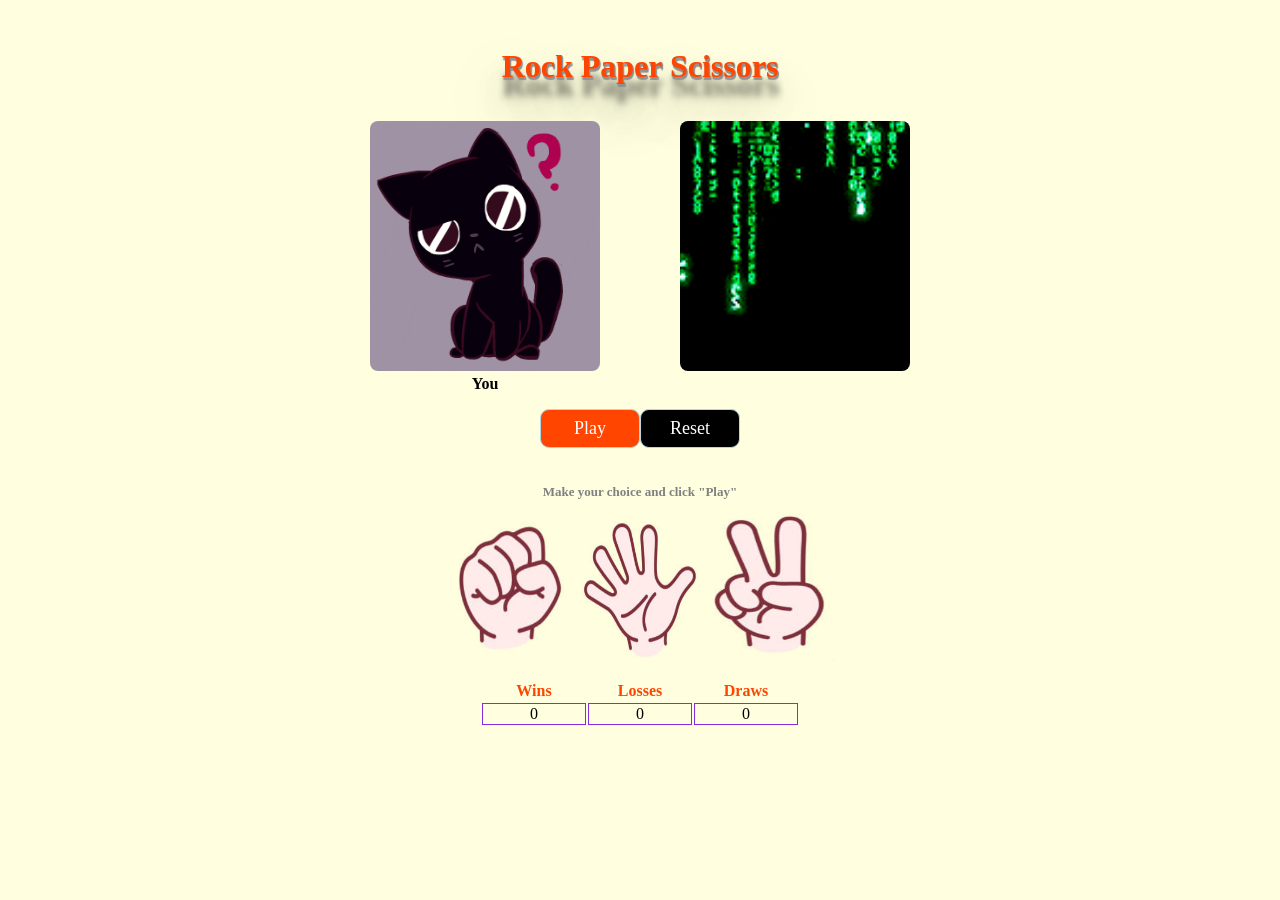
==== index.html @ cb98d799 "Rename rockpaperscissors.html to index.html" ====
<!DOCTYPE html>
<html lang="en">
    <head>
        <meta charset="UTF-8">
        <meta name="viewport" content="width=device-width, initial-scale=1.0">
        <title>Rock Paper Scissors</title>
        <link rel="stylesheet" type="text/css" href="css/style.css">
        <script src="js/javascript.js"></script>
    </head>
    <body>
        <h1>Rock Paper Scissors</h1>
        <br>
        <div class="flex-container choices">
            <figure>
                <img id="human_choice" src="images/giphy.gif" alt="your choice">
                <figcaption id="human_caption">You</figcaption>
            </figure>
            <figure>
                <img id="machine_choice" src="images/giphy_machine.gif" alt="machine's choice"> 
                <figcaption></figcaption>
            </figure>        
        </div>
        <div class="buttons">
        <button id="play" onclick="game()">Play</button>
        <button id="reset" onclick="reset()">Reset</button>
        </div>
        <br>
        <br>
        <h2>Make your choice and click "Play" </h2>
        <div class="flex-container">
            <img class="choice" id="rock" src="images/1.PNG" alt="rock" title="rock" onclick="human_option(1)">
            <img class="choice" id="paper" src="images/2.PNG" alt="paper" title="paper" onclick="human_option(2)">
            <img class="choice" id="scissors" src="images/3.PNG" alt="scissors" title="scissors" onclick="human_option(3)">
        </div>
        <br>
            <table class="results">
                <tr>
                    <th>Wins</th>
                    <th>Losses</th>
                    <th>Draws</th>
                </tr>
                <tr>
                    <td id="t_wins">0</td>
                    <td id="t_loss">0</td>
                    <td id="t_draws">0</td>
                </tr>
            </table>

        <script>
            var human_wins=0;
            var human_losses=0;
            var draws=0;
            var human;
            function human_option(value){
                human = value;
                
            }

            //1=rock
            //2=paper
            //3=scissors

            //winning combinations:
            //1-3; 2-1; 3-2

            //losing combinations:
            //1-2; 2-3; 3-1

            //draws: 1-1; 2-2; 3-3

            function game(){
    
                machine = randomNum();
                human_choice.src = "images/"+human+"_big.PNG";
                machine_choice.src ="images/"+machine+"_big_m.PNG";

                
                if(human==1 && machine==3 ||human==2 && machine==1 || human==3 && machine==2){
                    human_wins +=1;
                    t_wins.textContent =human_wins;
                    human_caption.textContent = "You Win!"

                }
                else if(human==machine){
                    draws +=1; 
                    t_draws.textContent=draws;
                    human_caption.textContent = "Draw"     
                }
                else{
                    human_losses +=1;
                    t_loss.textContent = human_losses;
                    human_caption.textContent = "You Lose!"
                }
            }

            function reset(){
                human_wins=0;
                human_losses=0;
                draws=0;
                t_loss.textContent=0;
                t_wins.textContent=0;
                t_draws.textContent=0;
                human_choice.src="images/giphy.gif";
                machine_choice.src="images/giphy_machine.gif";
                human_caption.textContent = "You";        
            }

        </script>
    </body>
</html>
---- css/style.css ----
* {
    font-family:tahoma;
}


.flex-container {
	display:flex;
	flex-wrap:wrap;
    justify-content: center;    
}

.flex1{flex:1;}
.flex2{flex:2;}
.flex3{flex:3;}
.flex4{flex:4;}
.flex5{flex:5;}

body {
    border:solid 3px transparent;
    border-radius:8px;
    margin:1rem;
    padding:0.5rem;
    background-color:lightyellow
}

h1 {
    color:orangered;
    text-align:center;
    margin-bottom:2px;
    text-shadow: 1px 1px 1px #919191,
        1px 2px 1px #919191,
        1px 3px 1px #919191,
        1px 18px 6px rgba(16,16,16,0.4),
        1px 22px 10px rgba(16,16,16,0.2),
        1px 25px 35px rgba(16,16,16,0.2),
        1px 30px 60px rgba(16,16,16,0.4);
}

h2 {
    color:grey;
    font-size:small;
    text-align:center;
    padding:0;
    margin-top:0;

}

main{
    border:solid 5px lightblue;
    padding-bottom:10px;
}

.center {
    margin-left:auto;
    margin-right:auto;
    text-align:center;
    display:block;
}

p {
    color:gray;
}

p#info {
    text-align:center;
    font-style:italic;
}

input, select {
    border:solid 1px lightblue;
    border-radius:5px;
    padding:0.4rem;
    margin-bottom:0.2rem;
    width:100px;
    text-align: left;
}

.input-item {
    display:blocK;
    text-align:center;
}

.input-item span {
    display:inline-block;
    text-align:right;
    width:100px;
}

#foto {
    display:block;
    margin-left:auto;
    margin-right:auto;
}

figure img {
    object-fit: cover;
    width: 230px;
    height: 250px;
    border-radius:8px;

}

figcaption {
    text-align:center;
    font-weight:bold;
}

.gallery{
    display:flex;
    flex-wrap:wrap;
    gap:5px;
}

.choice {
    border-radius:5px;
    width:130px;
    height:150px;
}

button {
    background-color:orangered;
    color:white;
    font-size:large;
    border-radius:9px;
    width:100px;
    margin:0 10px;
    padding:0.5rem;
    border:solid 1px lightblue;
    text-align:center;
    margin-right:auto;
    margin-left:auto;
}

.buttons{
    display:table;
    margin-left:auto;
    margin-right:auto;
}

button:hover {
    background-color: green}

#reset {
    background-color:black;
}

#reset:hover {
    background-color: green;}

.choice:hover {
    transform: scale(1.1);}

.results {
    text-align:center;
    margin-left:auto;
    margin-right:auto;
}

td {
    width:100px;
}

.stats {
    width:5px;
    text-align:center;
    margin-left:auto;
    margin-right:auto;
}

legend{
    font-weight:bold;
}

.output-item {
    display:block;
    text-align:center;
}

th{
    color:orangered
}

td {
    border:solid 1px blueviolet;
}
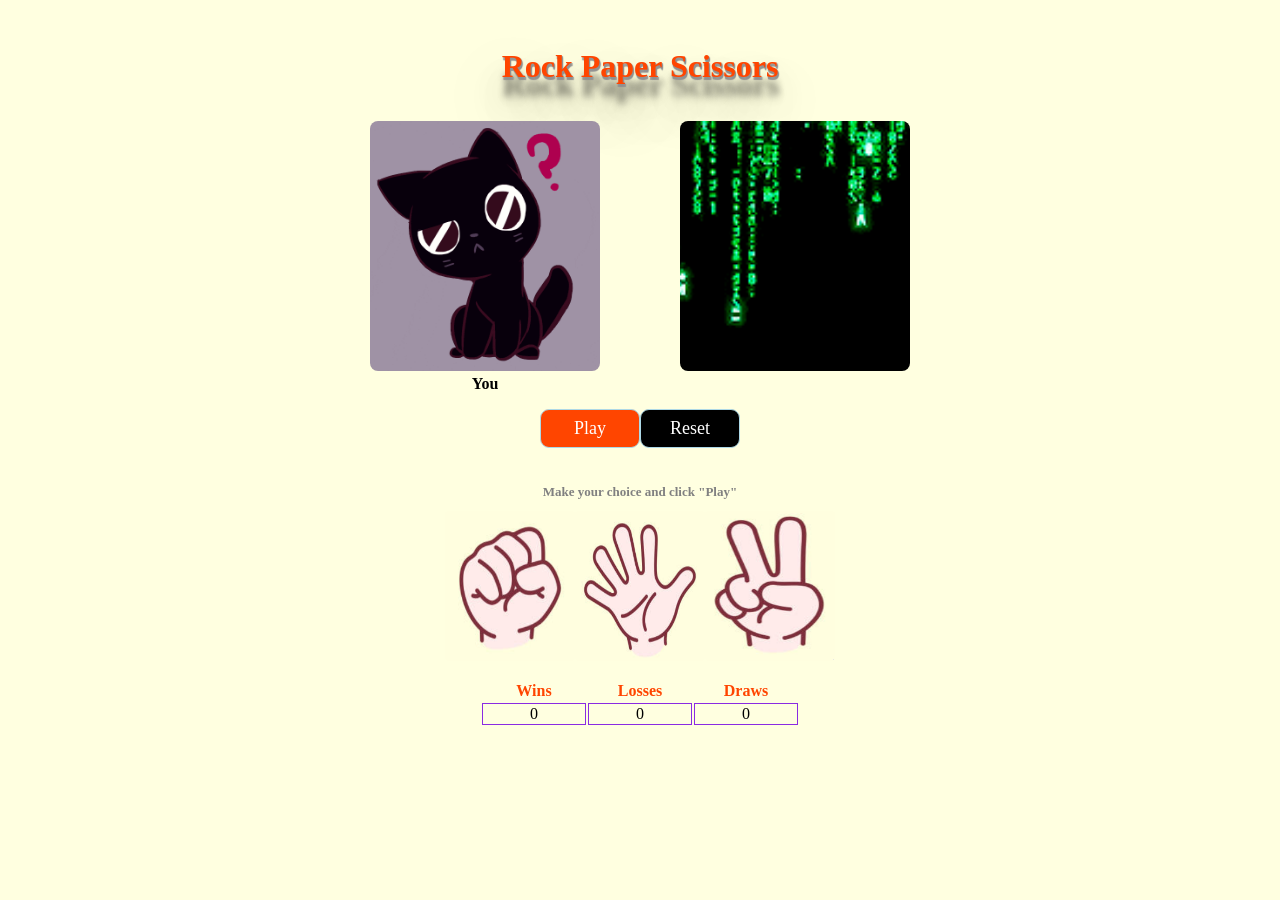
==== commit 3f97601e: "Update image source paths to use leading slash" ====
--- a/index.html
+++ b/index.html
@@ -12,11 +12,11 @@
         <br>
         <div class="flex-container choices">
             <figure>
-                <img id="human_choice" src="images/giphy.gif" alt="your choice">
+                <img id="human_choice" src="/images/giphy.gif" alt="your choice">
                 <figcaption id="human_caption">You</figcaption>
             </figure>
             <figure>
-                <img id="machine_choice" src="images/giphy_machine.gif" alt="machine's choice"> 
+                <img id="machine_choice" src="/images/giphy_machine.gif" alt="machine's choice"> 
                 <figcaption></figcaption>
             </figure>        
         </div>
@@ -28,9 +28,9 @@
         <br>
         <h2>Make your choice and click "Play" </h2>
         <div class="flex-container">
-            <img class="choice" id="rock" src="images/1.PNG" alt="rock" title="rock" onclick="human_option(1)">
-            <img class="choice" id="paper" src="images/2.PNG" alt="paper" title="paper" onclick="human_option(2)">
-            <img class="choice" id="scissors" src="images/3.PNG" alt="scissors" title="scissors" onclick="human_option(3)">
+            <img class="choice" id="rock" src="/images/1.PNG" alt="rock" title="rock" onclick="human_option(1)">
+            <img class="choice" id="paper" src="/images/2.PNG" alt="paper" title="paper" onclick="human_option(2)">
+            <img class="choice" id="scissors" src="/images/3.PNG" alt="scissors" title="scissors" onclick="human_option(3)">
         </div>
         <br>
             <table class="results">
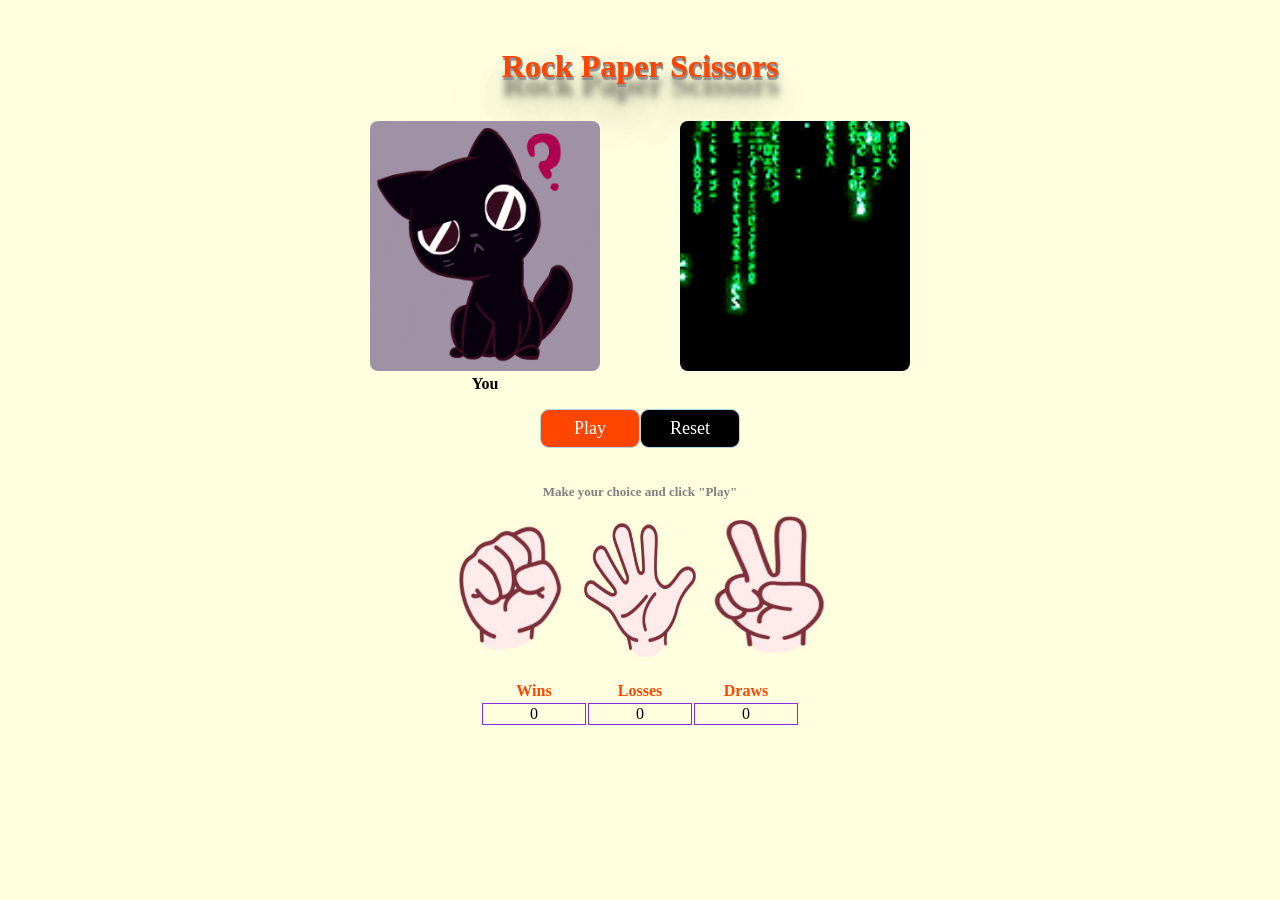
==== commit e7ded729: "Fix image paths in game function" ====
--- a/index.html
+++ b/index.html
@@ -71,8 +71,8 @@
             function game(){
     
                 machine = randomNum();
-                human_choice.src = "images/"+human+"_big.PNG";
-                machine_choice.src ="images/"+machine+"_big_m.PNG";
+                human_choice.src = "/images/"+human+"_big.PNG";
+                machine_choice.src ="/images/"+machine+"_big_m.PNG";
 
                 
                 if(human==1 && machine==3 ||human==2 && machine==1 || human==3 && machine==2){
@@ -100,8 +100,8 @@
                 t_loss.textContent=0;
                 t_wins.textContent=0;
                 t_draws.textContent=0;
-                human_choice.src="images/giphy.gif";
-                machine_choice.src="images/giphy_machine.gif";
+                human_choice.src="/images/giphy.gif";
+                machine_choice.src="/images/giphy_machine.gif";
                 human_caption.textContent = "You";        
             }
 
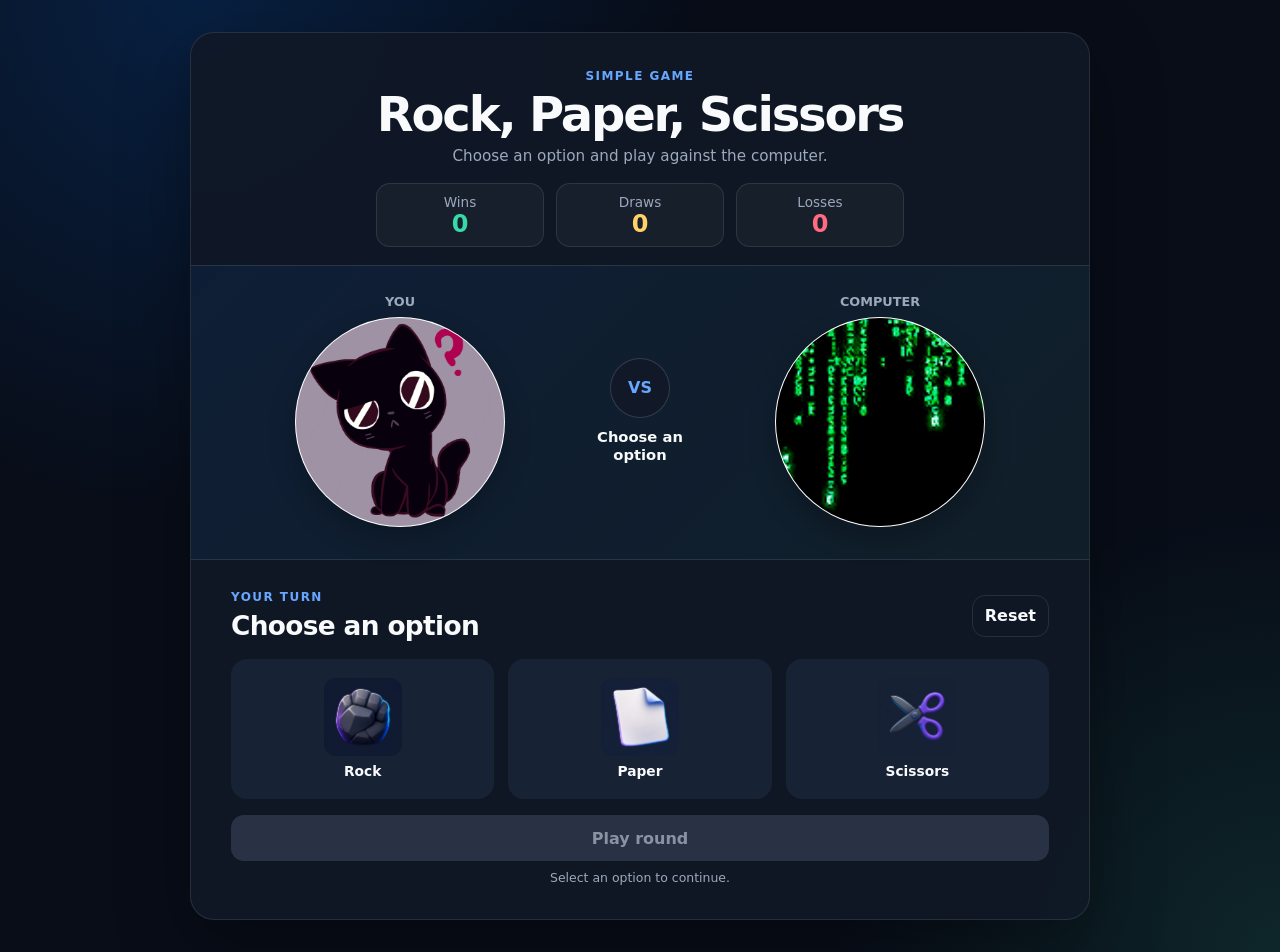
==== commit b38cd644: "Enhance game layout and functionality with new styles and interactive elements" ====
--- a/index.html
+++ b/index.html
@@ -1,110 +1,91 @@
-<!DOCTYPE html>
+<!doctype html>
 <html lang="en">
     <head>
         <meta charset="UTF-8">
-        <meta name="viewport" content="width=device-width, initial-scale=1.0">
-        <title>Rock Paper Scissors</title>
-        <link rel="stylesheet" type="text/css" href="css/style.css">
-        <script src="js/javascript.js"></script>
+        <meta name="viewport" content="width=device-width, initial-scale=1">
+        <meta name="theme-color" content="#111827">
+        <meta name="description" content="A simple rock, paper, scissors game.">
+        <title>Rock, Paper, Scissors</title>
+        <link rel="stylesheet" href="css/style.css">
+        <script src="js/javascript.js" defer></script>
     </head>
     <body>
-        <h1>Rock Paper Scissors</h1>
-        <br>
-        <div class="flex-container choices">
-            <figure>
-                <img id="human_choice" src="/images/giphy.gif" alt="your choice">
-                <figcaption id="human_caption">You</figcaption>
-            </figure>
-            <figure>
-                <img id="machine_choice" src="/images/giphy_machine.gif" alt="machine's choice"> 
-                <figcaption></figcaption>
-            </figure>        
-        </div>
-        <div class="buttons">
-        <button id="play" onclick="game()">Play</button>
-        <button id="reset" onclick="reset()">Reset</button>
-        </div>
-        <br>
-        <br>
-        <h2>Make your choice and click "Play" </h2>
-        <div class="flex-container">
-            <img class="choice" id="rock" src="/images/1.PNG" alt="rock" title="rock" onclick="human_option(1)">
-            <img class="choice" id="paper" src="/images/2.PNG" alt="paper" title="paper" onclick="human_option(2)">
-            <img class="choice" id="scissors" src="/images/3.PNG" alt="scissors" title="scissors" onclick="human_option(3)">
-        </div>
-        <br>
-            <table class="results">
-                <tr>
-                    <th>Wins</th>
-                    <th>Losses</th>
-                    <th>Draws</th>
-                </tr>
-                <tr>
-                    <td id="t_wins">0</td>
-                    <td id="t_loss">0</td>
-                    <td id="t_draws">0</td>
-                </tr>
-            </table>
+        <main class="game" aria-labelledby="game-title">
+            <header class="game__header">
+                <p class="eyebrow">Simple game</p>
+                <h1 id="game-title">Rock, Paper, Scissors</h1>
+                <p class="subtitle">Choose an option and play against the computer.</p>
+            </header>
 
-        <script>
-            var human_wins=0;
-            var human_losses=0;
-            var draws=0;
-            var human;
-            function human_option(value){
-                human = value;
-                
-            }
+            <section class="scoreboard" aria-labelledby="score-title">
+                <h2 id="score-title" class="sr-only">Game score</h2>
+                <div class="score score--wins">
+                    <span class="score__label">Wins</span>
+                    <strong id="t_wins" class="score__value">0</strong>
+                </div>
+                <div class="score score--draws">
+                    <span class="score__label">Draws</span>
+                    <strong id="t_draws" class="score__value">0</strong>
+                </div>
+                <div class="score score--losses">
+                    <span class="score__label">Losses</span>
+                    <strong id="t_loss" class="score__value">0</strong>
+                </div>
+            </section>
 
-            //1=rock
-            //2=paper
-            //3=scissors
+            <section class="arena" aria-labelledby="round-title">
+                <h2 id="round-title" class="sr-only">Round result</h2>
+                <div class="player">
+                    <span class="player__label">You</span>
+                    <div class="player__image-wrap">
+                        <img id="human_choice" src="images/giphy.gif" alt="Waiting for your choice">
+                    </div>
+                </div>
 
-            //winning combinations:
-            //1-3; 2-1; 3-2
+                <div class="round-status">
+                    <span class="round-status__versus" aria-hidden="true">VS</span>
+                    <p id="round_result" role="status" aria-live="polite">Choose an option</p>
+                </div>
 
-            //losing combinations:
-            //1-2; 2-3; 3-1
+                <div class="player">
+                    <span class="player__label">Computer</span>
+                    <div class="player__image-wrap">
+                        <img id="machine_choice" src="images/giphy_machine.gif" alt="Waiting for the computer's choice">
+                    </div>
+                </div>
+            </section>
 
-            //draws: 1-1; 2-2; 3-3
+            <section class="controls" aria-labelledby="choice-title">
+                <div class="controls__heading">
+                    <div>
+                        <p class="eyebrow">Your turn</p>
+                        <h2 id="choice-title">Choose an option</h2>
+                    </div>
+                    <button id="reset" class="button button--ghost" type="button" aria-label="Reset the game and set the score to zero">
+                        Reset
+                    </button>
+                </div>
 
-            function game(){
-    
-                machine = randomNum();
-                human_choice.src = "/images/"+human+"_big.PNG";
-                machine_choice.src ="/images/"+machine+"_big_m.PNG";
+                <div class="choice-list" role="group" aria-label="Game options">
+                    <button class="choice" type="button" data-choice="1" aria-pressed="false">
+                        <img src="images/icon-rock.png" alt="" aria-hidden="true">
+                        <span>Rock</span>
+                    </button>
+                    <button class="choice" type="button" data-choice="2" aria-pressed="false">
+                        <img src="images/icon-paper.png" alt="" aria-hidden="true">
+                        <span>Paper</span>
+                    </button>
+                    <button class="choice" type="button" data-choice="3" aria-pressed="false">
+                        <img src="images/icon-scissors.png" alt="" aria-hidden="true">
+                        <span>Scissors</span>
+                    </button>
+                </div>
 
-                
-                if(human==1 && machine==3 ||human==2 && machine==1 || human==3 && machine==2){
-                    human_wins +=1;
-                    t_wins.textContent =human_wins;
-                    human_caption.textContent = "You Win!"
-
-                }
-                else if(human==machine){
-                    draws +=1; 
-                    t_draws.textContent=draws;
-                    human_caption.textContent = "Draw"     
-                }
-                else{
-                    human_losses +=1;
-                    t_loss.textContent = human_losses;
-                    human_caption.textContent = "You Lose!"
-                }
-            }
-
-            function reset(){
-                human_wins=0;
-                human_losses=0;
-                draws=0;
-                t_loss.textContent=0;
-                t_wins.textContent=0;
-                t_draws.textContent=0;
-                human_choice.src="/images/giphy.gif";
-                machine_choice.src="/images/giphy_machine.gif";
-                human_caption.textContent = "You";        
-            }
-
-        </script>
+                <button id="play" class="button button--primary" type="button" disabled>
+                    Play round
+                </button>
+                <p id="choice_help" class="help-text">Select an option to continue.</p>
+            </section>
+        </main>
     </body>
-</html>  
+</html>
--- a/css/style.css
+++ b/css/style.css
@@ -1,187 +1,363 @@
+:root {
+    color-scheme: dark;
+    --bg: #080d18;
+    --surface: #111827;
+    --surface-soft: #182235;
+    --border: rgba(255, 255, 255, 0.1);
+    --text: #f8fafc;
+    --muted: #9ca9bc;
+    --accent: #0756b8;
+    --accent-light: #68a7ff;
+    --win: #38d9a9;
+    --draw: #ffd166;
+    --loss: #ff6b81;
+    --radius-lg: 24px;
+    --radius-md: 16px;
+    font-family: Inter, ui-sans-serif, system-ui, -apple-system, BlinkMacSystemFont, "Segoe UI", sans-serif;
+}
+
 * {
-    font-family:tahoma;
-}
-
-
-.flex-container {
-	display:flex;
-	flex-wrap:wrap;
-    justify-content: center;    
-}
-
-.flex1{flex:1;}
-.flex2{flex:2;}
-.flex3{flex:3;}
-.flex4{flex:4;}
-.flex5{flex:5;}
+    box-sizing: border-box;
+}
 
 body {
-    border:solid 3px transparent;
-    border-radius:8px;
-    margin:1rem;
-    padding:0.5rem;
-    background-color:lightyellow
+    min-width: 320px;
+    min-height: 100vh;
+    min-height: 100svh;
+    margin: 0;
+    padding: 16px;
+    color: var(--text);
+    background:
+        radial-gradient(circle at 15% 0%, rgba(7, 86, 184, 0.26), transparent 32rem),
+        radial-gradient(circle at 100% 100%, rgba(56, 217, 169, 0.12), transparent 28rem),
+        var(--bg);
+}
+
+button {
+    font: inherit;
+}
+
+.game {
+    width: min(100%, 900px);
+    margin-inline: auto;
+    overflow: hidden;
+    border: 1px solid var(--border);
+    border-radius: var(--radius-lg);
+    background: rgba(17, 24, 39, 0.92);
+    box-shadow: 0 24px 70px rgba(0, 0, 0, 0.35);
+}
+
+.game__header {
+    padding: 28px 20px 18px;
+    text-align: center;
+}
+
+.eyebrow {
+    margin: 0 0 6px;
+    color: var(--accent-light);
+    font-size: 0.75rem;
+    font-weight: 800;
+    letter-spacing: 0.12em;
+    text-transform: uppercase;
+}
+
+h1,
+h2,
+p {
+    margin-top: 0;
 }
 
 h1 {
-    color:orangered;
-    text-align:center;
-    margin-bottom:2px;
-    text-shadow: 1px 1px 1px #919191,
-        1px 2px 1px #919191,
-        1px 3px 1px #919191,
-        1px 18px 6px rgba(16,16,16,0.4),
-        1px 22px 10px rgba(16,16,16,0.2),
-        1px 25px 35px rgba(16,16,16,0.2),
-        1px 30px 60px rgba(16,16,16,0.4);
+    margin-bottom: 8px;
+    font-size: clamp(1.75rem, 7vw, 3rem);
+    line-height: 1.05;
+    letter-spacing: -0.045em;
 }
 
 h2 {
-    color:grey;
-    font-size:small;
-    text-align:center;
-    padding:0;
-    margin-top:0;
-
-}
-
-main{
-    border:solid 5px lightblue;
-    padding-bottom:10px;
-}
-
-.center {
-    margin-left:auto;
-    margin-right:auto;
-    text-align:center;
-    display:block;
-}
-
-p {
-    color:gray;
-}
-
-p#info {
-    text-align:center;
-    font-style:italic;
-}
-
-input, select {
-    border:solid 1px lightblue;
-    border-radius:5px;
-    padding:0.4rem;
-    margin-bottom:0.2rem;
-    width:100px;
-    text-align: left;
-}
-
-.input-item {
-    display:blocK;
-    text-align:center;
-}
-
-.input-item span {
-    display:inline-block;
-    text-align:right;
-    width:100px;
-}
-
-#foto {
-    display:block;
-    margin-left:auto;
-    margin-right:auto;
-}
-
-figure img {
+    margin-bottom: 0;
+    font-size: clamp(1.25rem, 4vw, 1.65rem);
+    letter-spacing: -0.025em;
+}
+
+.subtitle,
+.help-text {
+    color: var(--muted);
+}
+
+.subtitle {
+    margin-bottom: 0;
+    font-size: 0.95rem;
+}
+
+.scoreboard {
+    display: grid;
+    grid-template-columns: repeat(3, 1fr);
+    gap: 8px;
+    padding: 0 16px 18px;
+}
+
+.score {
+    display: flex;
+    flex-direction: column;
+    align-items: center;
+    gap: 2px;
+    min-width: 0;
+    padding: 10px 5px;
+    border: 1px solid var(--border);
+    border-radius: 14px;
+    background: rgba(255, 255, 255, 0.035);
+}
+
+.score__label {
+    overflow: hidden;
+    max-width: 100%;
+    color: var(--muted);
+    font-size: clamp(0.7rem, 3vw, 0.85rem);
+    text-overflow: ellipsis;
+}
+
+.score__value {
+    font-size: 1.5rem;
+    line-height: 1;
+}
+
+.score--wins .score__value { color: var(--win); }
+.score--draws .score__value { color: var(--draw); }
+.score--losses .score__value { color: var(--loss); }
+
+.arena {
+    display: grid;
+    grid-template-columns: minmax(0, 1fr) 68px minmax(0, 1fr);
+    align-items: center;
+    gap: 6px;
+    padding: 18px 12px 24px;
+    border-block: 1px solid var(--border);
+    background: linear-gradient(135deg, rgba(7, 86, 184, 0.11), rgba(56, 217, 169, 0.04));
+}
+
+.player {
+    min-width: 0;
+    text-align: center;
+}
+
+.player__label {
+    display: block;
+    margin-bottom: 8px;
+    color: var(--muted);
+    font-size: 0.8rem;
+    font-weight: 700;
+    text-transform: uppercase;
+}
+
+.player__image-wrap {
+    aspect-ratio: 1 / 1;
+    max-width: 210px;
+    margin-inline: auto;
+    overflow: hidden;
+    border: 1px solid var(--border);
+    border-radius: 50%;
+    background: #fff;
+    box-shadow: 0 12px 28px rgba(0, 0, 0, 0.24);
+}
+
+.player img {
+    width: 100%;
+    height: 100%;
     object-fit: cover;
-    width: 230px;
-    height: 250px;
-    border-radius:8px;
-
-}
-
-figcaption {
-    text-align:center;
-    font-weight:bold;
-}
-
-.gallery{
-    display:flex;
-    flex-wrap:wrap;
-    gap:5px;
+}
+
+.round-status {
+    position: relative;
+    z-index: 1;
+    text-align: center;
+}
+
+.round-status__versus {
+    display: grid;
+    width: 48px;
+    height: 48px;
+    margin: 0 auto 10px;
+    place-items: center;
+    border: 1px solid rgba(255, 255, 255, 0.15);
+    border-radius: 50%;
+    color: var(--accent-light);
+    background: var(--surface);
+    font-size: 0.8rem;
+    font-weight: 900;
+}
+
+#round_result {
+    margin: 0;
+    color: var(--text);
+    font-size: clamp(0.72rem, 2.8vw, 0.92rem);
+    font-weight: 800;
+    line-height: 1.25;
+}
+
+#round_result[data-result="win"] { color: var(--win); }
+#round_result[data-result="draw"] { color: var(--draw); }
+#round_result[data-result="loss"] { color: var(--loss); }
+
+.controls {
+    padding: 24px 16px 20px;
+}
+
+.controls__heading {
+    display: flex;
+    align-items: center;
+    justify-content: space-between;
+    gap: 12px;
+    margin-bottom: 18px;
+}
+
+.choice-list {
+    display: grid;
+    grid-template-columns: repeat(3, minmax(0, 1fr));
+    gap: 8px;
+    margin-bottom: 16px;
 }
 
 .choice {
-    border-radius:5px;
-    width:130px;
-    height:150px;
-}
-
-button {
-    background-color:orangered;
-    color:white;
-    font-size:large;
-    border-radius:9px;
-    width:100px;
-    margin:0 10px;
-    padding:0.5rem;
-    border:solid 1px lightblue;
-    text-align:center;
-    margin-right:auto;
-    margin-left:auto;
-}
-
-.buttons{
-    display:table;
-    margin-left:auto;
-    margin-right:auto;
-}
-
-button:hover {
-    background-color: green}
-
-#reset {
-    background-color:black;
-}
-
-#reset:hover {
-    background-color: green;}
+    display: flex;
+    min-width: 0;
+    min-height: 112px;
+    padding: 9px 6px 10px;
+    flex-direction: column;
+    align-items: center;
+    justify-content: center;
+    gap: 7px;
+    border: 2px solid transparent;
+    border-radius: var(--radius-md);
+    color: var(--text);
+    background: var(--surface-soft);
+    cursor: pointer;
+    transition: transform 160ms ease, border-color 160ms ease, background 160ms ease;
+    -webkit-tap-highlight-color: transparent;
+}
+
+.choice img {
+    width: clamp(50px, 17vw, 78px);
+    height: clamp(50px, 17vw, 78px);
+    border-radius: 12px;
+    object-fit: cover;
+}
+
+.choice span {
+    font-size: 0.86rem;
+    font-weight: 750;
+}
 
 .choice:hover {
-    transform: scale(1.1);}
-
-.results {
-    text-align:center;
-    margin-left:auto;
-    margin-right:auto;
-}
-
-td {
-    width:100px;
-}
-
-.stats {
-    width:5px;
-    text-align:center;
-    margin-left:auto;
-    margin-right:auto;
-}
-
-legend{
-    font-weight:bold;
-}
-
-.output-item {
-    display:block;
-    text-align:center;
-}
-
-th{
-    color:orangered
-}
-
-td {
-    border:solid 1px blueviolet;
-}
-
-
+    transform: translateY(-2px);
+    background: #202c43;
+}
+
+.choice[aria-pressed="true"] {
+    border-color: var(--accent-light);
+    background: rgba(7, 86, 184, 0.2);
+    box-shadow: 0 0 0 3px rgba(7, 86, 184, 0.14);
+}
+
+.button {
+    min-height: 46px;
+    border-radius: 13px;
+    font-weight: 800;
+    cursor: pointer;
+}
+
+.button--primary {
+    width: 100%;
+    padding: 12px 20px;
+    border: 0;
+    color: white;
+    background: linear-gradient(135deg, #003e8f, #0768d5);
+    box-shadow: 0 10px 24px rgba(0, 71, 171, 0.28);
+}
+
+.button--primary:disabled {
+    color: #8993a2;
+    background: #293244;
+    box-shadow: none;
+    cursor: not-allowed;
+}
+
+.button--ghost {
+    min-height: 42px;
+    padding: 8px 12px;
+    border: 1px solid var(--border);
+    color: var(--text);
+    background: transparent;
+}
+
+.help-text {
+    margin: 9px 0 0;
+    text-align: center;
+    font-size: 0.78rem;
+}
+
+button:focus-visible {
+    outline: 3px solid #9ac5ff;
+    outline-offset: 3px;
+}
+
+.sr-only {
+    position: absolute;
+    width: 1px;
+    height: 1px;
+    padding: 0;
+    overflow: hidden;
+    clip: rect(0, 0, 0, 0);
+    white-space: nowrap;
+    border: 0;
+}
+
+@media (min-width: 640px) {
+    body {
+        display: grid;
+        padding: 32px;
+        place-items: center;
+    }
+
+    .game__header {
+        padding-top: 36px;
+    }
+
+    .scoreboard {
+        width: min(100%, 560px);
+        margin-inline: auto;
+        gap: 12px;
+    }
+
+    .arena {
+        grid-template-columns: minmax(0, 1fr) 130px minmax(0, 1fr);
+        padding: 28px 40px 32px;
+    }
+
+    .round-status__versus {
+        width: 60px;
+        height: 60px;
+        font-size: 1rem;
+    }
+
+    .controls {
+        padding: 30px 40px 34px;
+    }
+
+    .choice-list {
+        gap: 14px;
+    }
+
+    .choice {
+        min-height: 140px;
+    }
+}
+
+@media (prefers-reduced-motion: reduce) {
+    *,
+    *::before,
+    *::after {
+        scroll-behavior: auto !important;
+        transition-duration: 0.01ms !important;
+    }
+}
